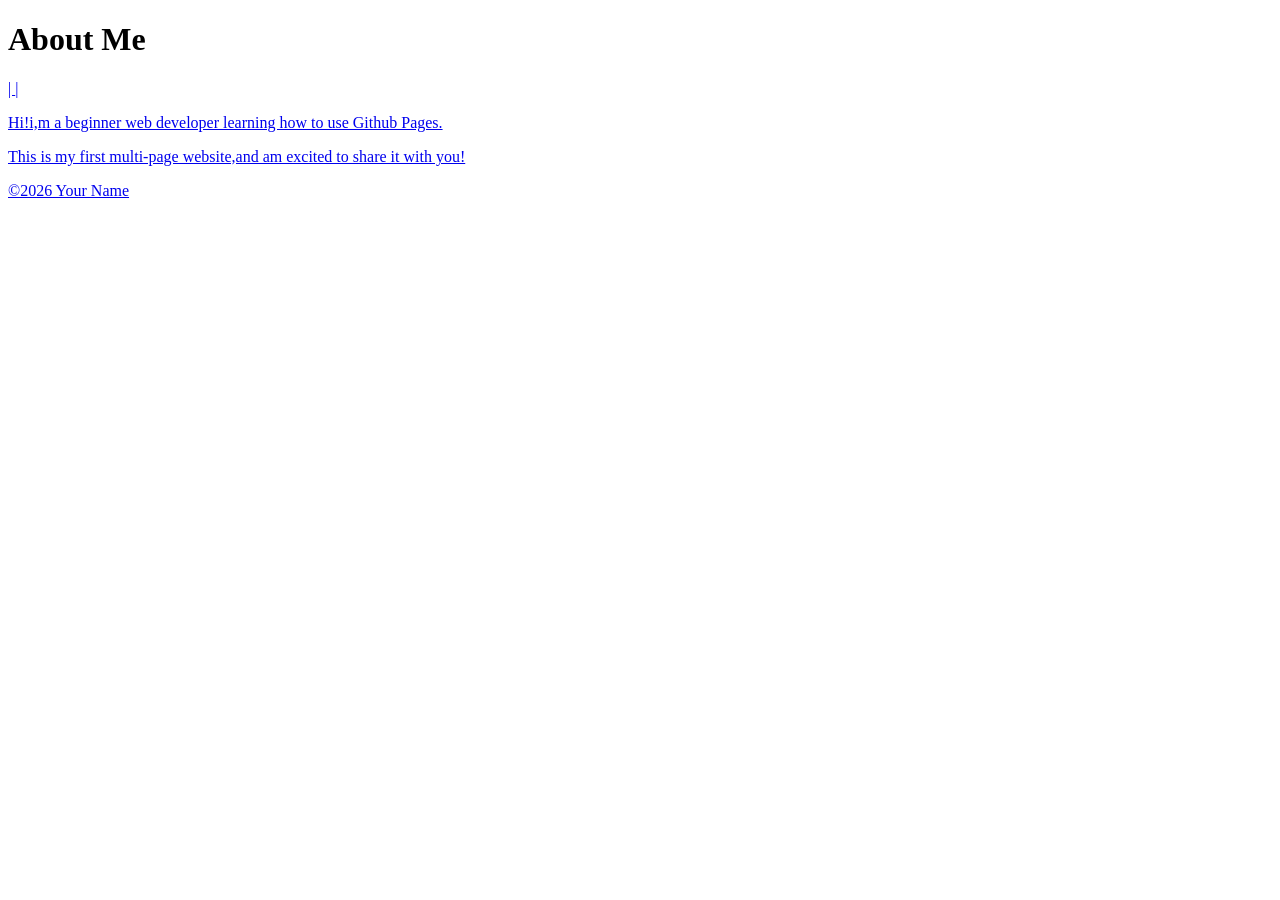
==== about.html @ 81efacad "Add about.html for personal website" ====
<!DOCTYPE html>
<html lang="en">
  <head>
    <meta charset="UTF-8">
    <meta name="viewport"content="width=device-width,initial-scale=1.0">
    <title>About Me</title>
  </head>
  <body>
    <header>
      <h1>About Me</h1>
      <nav>
        <a href="index.html"Home</a>|
        <a href="index.html"About</a>|
        <a href="index.html"Contact</a>
      </nav>
        </header>
          <main>
            <p>Hi!i,m a beginner web developer learning how to use Github Pages.</p>
            <p>This is my first multi-page website,and am excited to share it with you!</p>
          </main>
          <footer>
           <p>&copy;2026 Your Name</p>
          </footer>
        </body>
        </html>
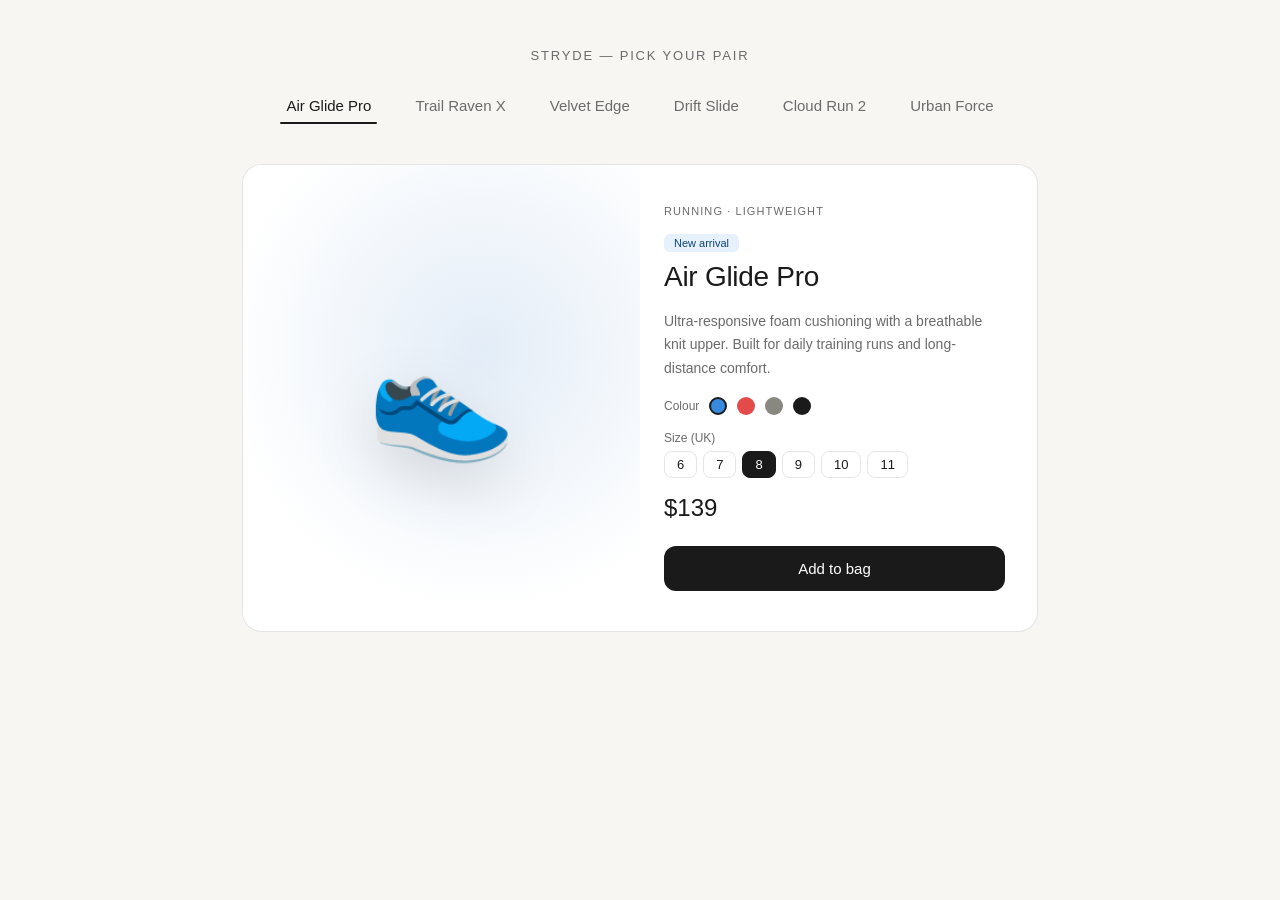
==== commit 014d46b8: "Revamp about.html for sneaker store layout Replaced the original content with a new layout for a sne" ====
--- a/about.html
+++ b/about.html
@@ -1,26 +1,461 @@
 <!DOCTYPE html>
 <html lang="en">
-  <head>
-    <meta charset="UTF-8">
-    <meta name="viewport"content="width=device-width,initial-scale=1.0">
-    <title>About Me</title>
-  </head>
-  <body>
-    <header>
-      <h1>About Me</h1>
-      <nav>
-        <a href="index.html"Home</a>|
-        <a href="index.html"About</a>|
-        <a href="index.html"Contact</a>
-      </nav>
-        </header>
-          <main>
-            <p>Hi!i,m a beginner web developer learning how to use Github Pages.</p>
-            <p>This is my first multi-page website,and am excited to share it with you!</p>
-          </main>
-          <footer>
-           <p>&copy;2026 Your Name</p>
-          </footer>
-        </body>
-        </html>
-   
+<head>
+  <meta charset="UTF-8" />
+  <meta name="viewport" content="width=device-width, initial-scale=1.0" />
+  <title>STRYDE — Sneakers</title>
+  <style>
+    *, *::before, *::after { margin: 0; padding: 0; box-sizing: border-box; }
+
+    :root {
+      --bg: #f7f6f3;
+      --card-bg: #ffffff;
+      --text: #1a1a1a;
+      --muted: #6b6b6b;
+      --border: rgba(0,0,0,0.1);
+      --accent: #1a1a1a;
+      --radius: 20px;
+    }
+
+    body {
+      font-family: -apple-system, BlinkMacSystemFont, 'Segoe UI', sans-serif;
+      background: var(--bg);
+      color: var(--text);
+      min-height: 100vh;
+    }
+
+    header {
+      text-align: center;
+      padding: 3rem 2rem 1.5rem;
+    }
+    header h1 {
+      font-size: 13px;
+      font-weight: 500;
+      letter-spacing: 0.14em;
+      text-transform: uppercase;
+      color: var(--muted);
+    }
+
+    .tab-nav {
+      display: flex;
+      justify-content: center;
+      gap: 0;
+      padding: 0 2rem 2.5rem;
+      overflow-x: auto;
+      scrollbar-width: none;
+    }
+    .tab-nav::-webkit-scrollbar { display: none; }
+
+    .tab {
+      position: relative;
+      padding: 10px 22px;
+      font-size: 15px;
+      font-weight: 400;
+      color: var(--muted);
+      cursor: pointer;
+      border: none;
+      background: none;
+      white-space: nowrap;
+      transition: color 0.25s;
+      outline: none;
+    }
+    .tab::after {
+      content: '';
+      position: absolute;
+      bottom: 0; left: 50%; right: 50%;
+      height: 2px;
+      background: var(--accent);
+      border-radius: 2px;
+      transition: left 0.3s ease, right 0.3s ease;
+    }
+    .tab.active { color: var(--text); font-weight: 500; }
+    .tab.active::after { left: 16px; right: 16px; }
+    .tab:hover { color: var(--text); }
+
+    .display {
+      max-width: 860px;
+      margin: 0 auto;
+      padding: 0 2rem 4rem;
+    }
+
+    .sneaker-card {
+      display: none;
+      background: var(--card-bg);
+      border-radius: var(--radius);
+      overflow: hidden;
+      border: 0.5px solid var(--border);
+    }
+    .sneaker-card.active {
+      display: grid;
+      grid-template-columns: 1fr 1fr;
+      animation: fadeSlide 0.45s cubic-bezier(0.22, 1, 0.36, 1) both;
+    }
+
+    .card-visual {
+      background: var(--card-bg);
+      display: flex;
+      align-items: center;
+      justify-content: center;
+      padding: 3rem 2rem;
+      position: relative;
+      overflow: hidden;
+    }
+    .card-visual::before {
+      content: '';
+      position: absolute;
+      inset: 0;
+      background: radial-gradient(circle at 60% 40%, var(--glow, #e8e4dc) 0%, transparent 70%);
+      opacity: 0.8;
+    }
+    .shoe-emoji {
+      font-size: 120px;
+      position: relative;
+      z-index: 1;
+      animation: floatShoe 4s ease-in-out infinite;
+      filter: drop-shadow(0 20px 30px rgba(0,0,0,0.12));
+      user-select: none;
+    }
+
+    .card-info {
+      padding: 2.5rem 2rem 2.5rem 1.5rem;
+      display: flex;
+      flex-direction: column;
+      justify-content: center;
+      gap: 1rem;
+    }
+    .card-tag {
+      font-size: 11px;
+      font-weight: 500;
+      letter-spacing: 0.1em;
+      text-transform: uppercase;
+      color: var(--muted);
+    }
+    .card-name {
+      font-size: 28px;
+      font-weight: 500;
+      letter-spacing: -0.01em;
+      line-height: 1.2;
+    }
+    .card-desc {
+      font-size: 14px;
+      color: var(--muted);
+      line-height: 1.7;
+    }
+    .card-price { font-size: 24px; font-weight: 500; }
+    .card-price .old {
+      font-size: 15px;
+      color: var(--muted);
+      text-decoration: line-through;
+      margin-right: 6px;
+      font-weight: 400;
+    }
+
+    .color-row { display: flex; align-items: center; gap: 10px; }
+    .color-label { font-size: 12px; color: var(--muted); }
+    .swatch {
+      width: 18px; height: 18px; border-radius: 50%;
+      cursor: pointer; border: 2px solid transparent;
+      transition: transform 0.2s, border-color 0.2s;
+    }
+    .swatch:hover { transform: scale(1.2); }
+    .swatch.active { border-color: var(--text); }
+
+    .size-row { display: flex; gap: 6px; flex-wrap: wrap; }
+    .size-btn {
+      padding: 5px 12px;
+      border-radius: 8px;
+      border: 0.5px solid var(--border);
+      font-size: 13px;
+      cursor: pointer;
+      background: none;
+      color: var(--text);
+      transition: background 0.2s, border-color 0.2s;
+    }
+    .size-btn:hover, .size-btn.active {
+      background: var(--text);
+      color: #fff;
+      border-color: var(--text);
+    }
+
+    .add-btn {
+      display: flex;
+      align-items: center;
+      justify-content: center;
+      gap: 8px;
+      width: 100%;
+      padding: 14px;
+      border-radius: 12px;
+      background: var(--text);
+      color: #fff;
+      font-size: 15px;
+      font-weight: 500;
+      border: none;
+      cursor: pointer;
+      margin-top: 0.5rem;
+      transition: opacity 0.2s, transform 0.2s;
+    }
+    .add-btn:hover { opacity: 0.85; transform: translateY(-2px); }
+    .add-btn:active { transform: scale(0.98); }
+
+    .badge {
+      display: inline-block;
+      padding: 3px 10px;
+      border-radius: 6px;
+      font-size: 11px;
+      font-weight: 500;
+    }
+    .badge-new  { background: #E6F1FB; color: #0C447C; }
+    .badge-hot  { background: #FAECE7; color: #993C1D; }
+    .badge-sale { background: #EAF3DE; color: #3B6D11; }
+    .badge-ltd  { background: #F3ECF9; color: #6B3A9E; }
+
+    @keyframes fadeSlide {
+      from { opacity: 0; transform: translateY(18px); }
+      to   { opacity: 1; transform: translateY(0); }
+    }
+    @keyframes floatShoe {
+      0%, 100% { transform: translateY(0) rotate(-5deg); }
+      50%       { transform: translateY(-14px) rotate(-5deg); }
+    }
+
+    @media (max-width: 600px) {
+      .sneaker-card.active { grid-template-columns: 1fr; }
+      .card-visual { padding: 2rem; }
+      .shoe-emoji { font-size: 90px; }
+      .card-info { padding: 1.5rem; }
+      .card-name { font-size: 22px; }
+    }
+  </style>
+</head>
+<body>
+
+<header>
+  <h1>STRYDE — Pick your pair</h1>
+</header>
+
+<nav class="tab-nav" role="tablist">
+  <button class="tab active" role="tab" onclick="show('air-glide', this)">Air Glide Pro</button>
+  <button class="tab" role="tab" onclick="show('trail-raven', this)">Trail Raven X</button>
+  <button class="tab" role="tab" onclick="show('velvet-edge', this)">Velvet Edge</button>
+  <button class="tab" role="tab" onclick="show('drift-slide', this)">Drift Slide</button>
+  <button class="tab" role="tab" onclick="show('cloud-run', this)">Cloud Run 2</button>
+  <button class="tab" role="tab" onclick="show('urban-force', this)">Urban Force</button>
+</nav>
+
+<div class="display">
+
+  <!-- Air Glide Pro -->
+  <div class="sneaker-card active" id="air-glide" style="--glow:#dce8f5">
+    <div class="card-visual"><span class="shoe-emoji">👟</span></div>
+    <div class="card-info">
+      <span class="card-tag">Running · Lightweight</span>
+      <div>
+        <span class="badge badge-new">New arrival</span>
+        <h2 class="card-name" style="margin-top:8px">Air Glide Pro</h2>
+      </div>
+      <p class="card-desc">Ultra-responsive foam cushioning with a breathable knit upper. Built for daily training runs and long-distance comfort.</p>
+      <div class="color-row">
+        <span class="color-label">Colour</span>
+        <div class="swatch active" style="background:#378ADD" onclick="selectSwatch(this)"></div>
+        <div class="swatch" style="background:#E24B4A" onclick="selectSwatch(this)"></div>
+        <div class="swatch" style="background:#888780" onclick="selectSwatch(this)"></div>
+        <div class="swatch" style="background:#1a1a1a" onclick="selectSwatch(this)"></div>
+      </div>
+      <div>
+        <div class="color-label" style="margin-bottom:6px">Size (UK)</div>
+        <div class="size-row">
+          <button class="size-btn" onclick="selectSize(this)">6</button>
+          <button class="size-btn" onclick="selectSize(this)">7</button>
+          <button class="size-btn active" onclick="selectSize(this)">8</button>
+          <button class="size-btn" onclick="selectSize(this)">9</button>
+          <button class="size-btn" onclick="selectSize(this)">10</button>
+          <button class="size-btn" onclick="selectSize(this)">11</button>
+        </div>
+      </div>
+      <div class="card-price">$139</div>
+      <button class="add-btn">Add to bag</button>
+    </div>
+  </div>
+
+  <!-- Trail Raven X -->
+  <div class="sneaker-card" id="trail-raven" style="--glow:#d8e8cc">
+    <div class="card-visual"><span class="shoe-emoji">🥾</span></div>
+    <div class="card-info">
+      <span class="card-tag">Trail · Waterproof</span>
+      <div>
+        <span class="badge badge-hot">Hot right now</span>
+        <h2 class="card-name" style="margin-top:8px">Trail Raven X</h2>
+      </div>
+      <p class="card-desc">Aggressive grip outsole with waterproof membrane. Tackles mud, rock, and root without hesitation.</p>
+      <div class="color-row">
+        <span class="color-label">Colour</span>
+        <div class="swatch active" style="background:#639922" onclick="selectSwatch(this)"></div>
+        <div class="swatch" style="background:#BA7517" onclick="selectSwatch(this)"></div>
+        <div class="swatch" style="background:#2C2C2A" onclick="selectSwatch(this)"></div>
+      </div>
+      <div>
+        <div class="color-label" style="margin-bottom:6px">Size (UK)</div>
+        <div class="size-row">
+          <button class="size-btn" onclick="selectSize(this)">6</button>
+          <button class="size-btn" onclick="selectSize(this)">7</button>
+          <button class="size-btn active" onclick="selectSize(this)">8</button>
+          <button class="size-btn" onclick="selectSize(this)">9</button>
+          <button class="size-btn" onclick="selectSize(this)">10</button>
+        </div>
+      </div>
+      <div class="card-price">$189</div>
+      <button class="add-btn">Add to bag</button>
+    </div>
+  </div>
+
+  <!-- Velvet Edge -->
+  <div class="sneaker-card" id="velvet-edge" style="--glow:#f5dce8">
+    <div class="card-visual"><span class="shoe-emoji">👠</span></div>
+    <div class="card-info">
+      <span class="card-tag">Lifestyle · Elevated</span>
+      <div>
+        <span class="badge badge-sale">On sale</span>
+        <h2 class="card-name" style="margin-top:8px">Velvet Edge</h2>
+      </div>
+      <p class="card-desc">Suede upper with contrast sole. The shoe that goes from gallery opening to dinner without missing a beat.</p>
+      <div class="color-row">
+        <span class="color-label">Colour</span>
+        <div class="swatch active" style="background:#D4537E" onclick="selectSwatch(this)"></div>
+        <div class="swatch" style="background:#7F77DD" onclick="selectSwatch(this)"></div>
+        <div class="swatch" style="background:#2C2C2A" onclick="selectSwatch(this)"></div>
+      </div>
+      <div>
+        <div class="color-label" style="margin-bottom:6px">Size (UK)</div>
+        <div class="size-row">
+          <button class="size-btn" onclick="selectSize(this)">5</button>
+          <button class="size-btn active" onclick="selectSize(this)">6</button>
+          <button class="size-btn" onclick="selectSize(this)">7</button>
+          <button class="size-btn" onclick="selectSize(this)">8</button>
+        </div>
+      </div>
+      <div class="card-price"><span class="old">$120</span>$89</div>
+      <button class="add-btn">Add to bag</button>
+    </div>
+  </div>
+
+  <!-- Drift Slide -->
+  <div class="sneaker-card" id="drift-slide" style="--glow:#cceee2">
+    <div class="card-visual"><span class="shoe-emoji">🩴</span></div>
+    <div class="card-info">
+      <span class="card-tag">Casual · Everyday</span>
+      <div>
+        <span class="badge badge-new">New arrival</span>
+        <h2 class="card-name" style="margin-top:8px">Drift Slide</h2>
+      </div>
+      <p class="card-desc">Cloud-soft EVA footbed with adjustable strap. Slip on and go — whether that's the beach or the back garden.</p>
+      <div class="color-row">
+        <span class="color-label">Colour</span>
+        <div class="swatch active" style="background:#1D9E75" onclick="selectSwatch(this)"></div>
+        <div class="swatch" style="background:#E24B4A" onclick="selectSwatch(this)"></div>
+        <div class="swatch" style="background:#888780" onclick="selectSwatch(this)"></div>
+        <div class="swatch" style="background:#F5C842" onclick="selectSwatch(this)"></div>
+      </div>
+      <div>
+        <div class="color-label" style="margin-bottom:6px">Size (UK)</div>
+        <div class="size-row">
+          <button class="size-btn" onclick="selectSize(this)">6</button>
+          <button class="size-btn active" onclick="selectSize(this)">7</button>
+          <button class="size-btn" onclick="selectSize(this)">8</button>
+          <button class="size-btn" onclick="selectSize(this)">9</button>
+          <button class="size-btn" onclick="selectSize(this)">10</button>
+          <button class="size-btn" onclick="selectSize(this)">11</button>
+          <button class="size-btn" onclick="selectSize(this)">12</button>
+        </div>
+      </div>
+      <div class="card-price">$59</div>
+      <button class="add-btn">Add to bag</button>
+    </div>
+  </div>
+
+  <!-- Cloud Run 2 -->
+  <div class="sneaker-card" id="cloud-run" style="--glow:#e8e0f5">
+    <div class="card-visual"><span class="shoe-emoji">🫧</span></div>
+    <div class="card-info">
+      <span class="card-tag">Running · Max Cushion</span>
+      <div>
+        <span class="badge badge-ltd">Limited</span>
+        <h2 class="card-name" style="margin-top:8px">Cloud Run 2</h2>
+      </div>
+      <p class="card-desc">Our most cushioned runner yet. Dual-layer foam stack absorbs impact on roads and delivers energy return every step.</p>
+      <div class="color-row">
+        <span class="color-label">Colour</span>
+        <div class="swatch active" style="background:#9B7DD4" onclick="selectSwatch(this)"></div>
+        <div class="swatch" style="background:#ffffff; border:1.5px solid #ccc" onclick="selectSwatch(this)"></div>
+        <div class="swatch" style="background:#1a1a1a" onclick="selectSwatch(this)"></div>
+      </div>
+      <div>
+        <div class="color-label" style="margin-bottom:6px">Size (UK)</div>
+        <div class="size-row">
+          <button class="size-btn" onclick="selectSize(this)">7</button>
+          <button class="size-btn active" onclick="selectSize(this)">8</button>
+          <button class="size-btn" onclick="selectSize(this)">9</button>
+          <button class="size-btn" onclick="selectSize(this)">10</button>
+          <button class="size-btn" onclick="selectSize(this)">11</button>
+        </div>
+      </div>
+      <div class="card-price">$219</div>
+      <button class="add-btn">Add to bag</button>
+    </div>
+  </div>
+
+  <!-- Urban Force -->
+  <div class="sneaker-card" id="urban-force" style="--glow:#f0e8dc">
+    <div class="card-visual"><span class="shoe-emoji">👞</span></div>
+    <div class="card-info">
+      <span class="card-tag">Lifestyle · Streetwear</span>
+      <div>
+        <span class="badge badge-hot">Hot right now</span>
+        <h2 class="card-name" style="margin-top:8px">Urban Force</h2>
+      </div>
+      <p class="card-desc">Chunky sole, clean lines, premium leather upper. The streetwear staple that pairs with everything in your wardrobe.</p>
+      <div class="color-row">
+        <span class="color-label">Colour</span>
+        <div class="swatch active" style="background:#C49A6C" onclick="selectSwatch(this)"></div>
+        <div class="swatch" style="background:#1a1a1a" onclick="selectSwatch(this)"></div>
+        <div class="swatch" style="background:#ffffff; border:1.5px solid #ccc" onclick="selectSwatch(this)"></div>
+      </div>
+      <div>
+        <div class="color-label" style="margin-bottom:6px">Size (UK)</div>
+        <div class="size-row">
+          <button class="size-btn" onclick="selectSize(this)">6</button>
+          <button class="size-btn" onclick="selectSize(this)">7</button>
+          <button class="size-btn active" onclick="selectSize(this)">8</button>
+          <button class="size-btn" onclick="selectSize(this)">9</button>
+          <button class="size-btn" onclick="selectSize(this)">10</button>
+          <button class="size-btn" onclick="selectSize(this)">11</button>
+        </div>
+      </div>
+      <div class="card-price">$165</div>
+      <button class="add-btn">Add to bag</button>
+    </div>
+  </div>
+
+</div>
+
+<script>
+  function show(id, tab) {
+    document.querySelectorAll('.sneaker-card').forEach(c => c.classList.remove('active'));
+    document.querySelectorAll('.tab').forEach(t => t.classList.remove('active'));
+    document.getElementById(id).classList.add('active');
+    tab.classList.add('active');
+  }
+
+  function selectSwatch(el) {
+    el.closest('.color-row').querySelectorAll('.swatch').forEach(s => s.classList.remove('active'));
+    el.classList.add('active');
+  }
+
+  function selectSize(el) {
+    el.closest('.size-row').querySelectorAll('.size-btn').forEach(b => b.classList.remove('active'));
+    el.classList.add('active');
+  }
+</script>
+
+</body>
+</html>
+    
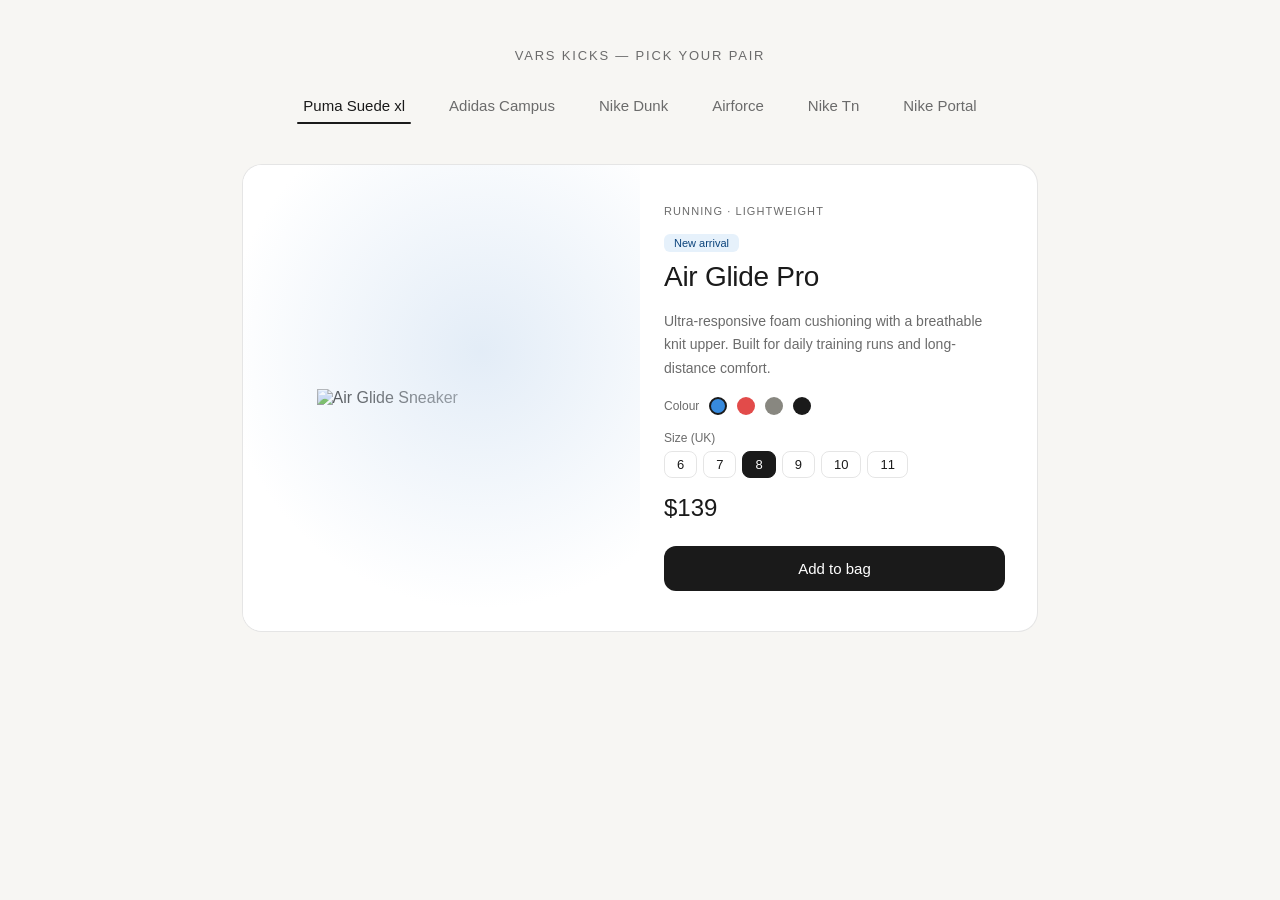
==== commit 8013df6b: "Update sneaker names and images in about.html" ====
--- a/about.html
+++ b/about.html
@@ -225,28 +225,38 @@
       .card-info { padding: 1.5rem; }
       .card-name { font-size: 22px; }
     }
+
+.shoe-image {
+    width: 250px;
+    height: auto;
+    display: block;
+    margin: 0 auto;
+    object-fit: contain;
+}
+    
   </style>
 </head>
 <body>
 
 <header>
-  <h1>STRYDE — Pick your pair</h1>
+  <h1>Vars Kicks — Pick your pair</h1>
 </header>
 
 <nav class="tab-nav" role="tablist">
-  <button class="tab active" role="tab" onclick="show('air-glide', this)">Air Glide Pro</button>
-  <button class="tab" role="tab" onclick="show('trail-raven', this)">Trail Raven X</button>
-  <button class="tab" role="tab" onclick="show('velvet-edge', this)">Velvet Edge</button>
-  <button class="tab" role="tab" onclick="show('drift-slide', this)">Drift Slide</button>
-  <button class="tab" role="tab" onclick="show('cloud-run', this)">Cloud Run 2</button>
-  <button class="tab" role="tab" onclick="show('urban-force', this)">Urban Force</button>
+  <button class="tab active" role="tab" onclick="show('air-glide', this)">Puma Suede xl</button>
+  <button class="tab" role="tab" onclick="show('trail-raven', this)">Adidas Campus</button>
+  <button class="tab" role="tab" onclick="show('velvet-edge', this)">Nike Dunk</button>
+  <button class="tab" role="tab" onclick="show('drift-slide', this)">Airforce</button>
+  <button class="tab" role="tab" onclick="show('cloud-run', this)">Nike Tn</button>
+  <button class="tab" role="tab" onclick="show('urban-force', this)">Nike Portal</button>
 </nav>
 
 <div class="display">
 
-  <!-- Air Glide Pro -->
+  <!-- Puma Suede xl -->
   <div class="sneaker-card active" id="air-glide" style="--glow:#dce8f5">
-    <div class="card-visual"><span class="shoe-emoji">👟</span></div>
+     
+    <div class="card-visual"><span class="shoe-image"><img src="images/brown dunk.png" alt="Air Glide Sneaker"></span></div>
     <div class="card-info">
       <span class="card-tag">Running · Lightweight</span>
       <div>
